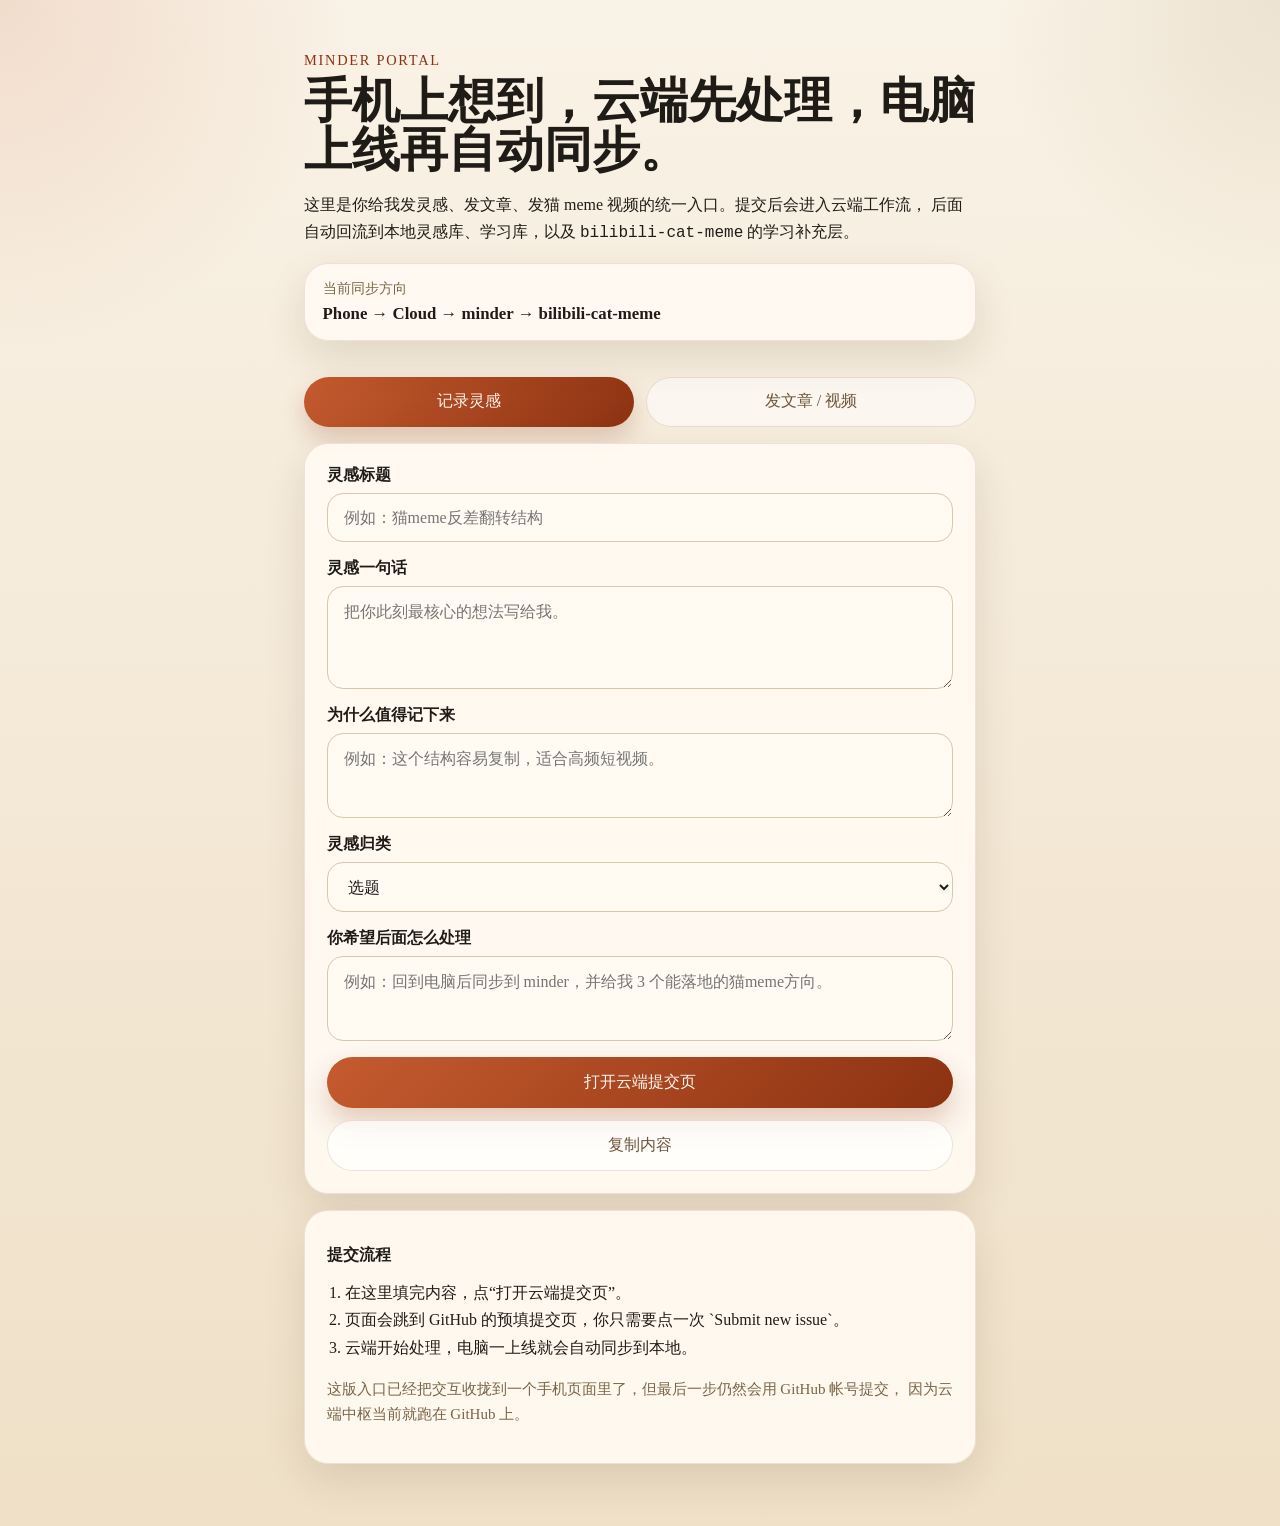
==== mobile_portal/index.html @ 5134114d "Add mobile portal entry for phone submission" ====
<!DOCTYPE html>
<html lang="zh-CN">
  <head>
    <meta charset="UTF-8" />
    <meta name="viewport" content="width=device-width, initial-scale=1.0, viewport-fit=cover" />
    <title>Minder Portal</title>
    <meta
      name="description"
      content="手机端灵感收件箱与内容学习入口，提交后进入云端处理，再同步回本地。"
    />
    <link rel="stylesheet" href="./styles.css" />
  </head>
  <body>
    <main class="shell">
      <section class="hero">
        <p class="eyebrow">Minder Portal</p>
        <h1>手机上想到，云端先处理，电脑上线再自动同步。</h1>
        <p class="lede">
          这里是你给我发灵感、发文章、发猫 meme 视频的统一入口。提交后会进入云端工作流，
          后面自动回流到本地灵感库、学习库，以及
          <span class="mono">bilibili-cat-meme</span> 的学习补充层。
        </p>
        <div class="status-card">
          <p class="status-title">当前同步方向</p>
          <p class="status-value">Phone → Cloud → minder → bilibili-cat-meme</p>
        </div>
      </section>

      <section class="switcher">
        <button class="tab active" data-tab="idea" type="button">记录灵感</button>
        <button class="tab" data-tab="learning" type="button">发文章 / 视频</button>
      </section>

      <section class="panel active" id="panel-idea">
        <form id="idea-form" class="card form-card">
          <label>
            <span>灵感标题</span>
            <input name="title" maxlength="80" placeholder="例如：猫meme反差翻转结构" required />
          </label>

          <label>
            <span>灵感一句话</span>
            <textarea
              name="idea_summary"
              rows="4"
              maxlength="400"
              placeholder="把你此刻最核心的想法写给我。"
              required
            ></textarea>
          </label>

          <label>
            <span>为什么值得记下来</span>
            <textarea
              name="why_it_matters"
              rows="3"
              maxlength="300"
              placeholder="例如：这个结构容易复制，适合高频短视频。"
            ></textarea>
          </label>

          <label>
            <span>灵感归类</span>
            <select name="bucket" required>
              <option value="选题">选题</option>
              <option value="钩子">钩子</option>
              <option value="视频结构">视频结构</option>
              <option value="产品想法">产品想法</option>
              <option value="运营动作">运营动作</option>
              <option value="其他">其他</option>
            </select>
          </label>

          <label>
            <span>你希望后面怎么处理</span>
            <textarea
              name="next_step"
              rows="3"
              maxlength="300"
              placeholder="例如：回到电脑后同步到 minder，并给我 3 个能落地的猫meme方向。"
            ></textarea>
          </label>

          <div class="actions">
            <button class="primary" type="submit">打开云端提交页</button>
            <button class="secondary" type="button" data-copy="idea">复制内容</button>
          </div>
        </form>
      </section>

      <section class="panel" id="panel-learning">
        <form id="learning-form" class="card form-card">
          <label>
            <span>请求标题</span>
            <input name="title" maxlength="80" placeholder="例如：这个猫meme视频节奏很好" required />
          </label>

          <label>
            <span>来源类型</span>
            <div class="segmented">
              <label class="segmented-item">
                <input type="radio" name="source_type" value="article" checked />
                <span>文章</span>
              </label>
              <label class="segmented-item">
                <input type="radio" name="source_type" value="video" />
                <span>视频</span>
              </label>
            </div>
          </label>

          <label>
            <span>来源链接</span>
            <input name="source_url" type="url" placeholder="https://..." required />
          </label>

          <label>
            <span>来源标题（可选）</span>
            <input name="source_title" maxlength="120" placeholder="你看到的标题或一句备注" />
          </label>

          <label>
            <span>你觉得它哪里好</span>
            <textarea
              name="why_good"
              rows="3"
              maxlength="400"
              placeholder="例如：开头很强、节奏很好、梗很密、结构适合复用。"
              required
            ></textarea>
          </label>

          <label>
            <span>你希望我重点提炼什么</span>
            <textarea
              name="wanted_outputs"
              rows="4"
              maxlength="500"
              placeholder="例如：帮我拆钩子、节奏、标题结构、可迁移方法。"
              required
            ></textarea>
          </label>

          <label>
            <span>补充说明</span>
            <textarea
              name="extra_context"
              rows="3"
              maxlength="300"
              placeholder="例如：同步到 bilibili-cat-meme，并更新今天的学习日志。"
            ></textarea>
          </label>

          <div class="actions">
            <button class="primary" type="submit">打开云端提交页</button>
            <button class="secondary" type="button" data-copy="learning">复制内容</button>
          </div>
        </form>
      </section>

      <section class="card notes">
        <h2>提交流程</h2>
        <ol>
          <li>在这里填完内容，点“打开云端提交页”。</li>
          <li>页面会跳到 GitHub 的预填提交页，你只需要点一次 `Submit new issue`。</li>
          <li>云端开始处理，电脑一上线就会自动同步到本地。</li>
        </ol>
        <p class="muted">
          这版入口已经把交互收拢到一个手机页面里了，但最后一步仍然会用 GitHub 帐号提交，
          因为云端中枢当前就跑在 GitHub 上。
        </p>
      </section>
    </main>

    <script src="./app.js"></script>
  </body>
</html>
---- mobile_portal/styles.css ----
:root {
  --ink: #1f1c18;
  --paper: #f5efe4;
  --panel: #fffaf2;
  --line: #d7c8ad;
  --accent: #c55b2f;
  --accent-deep: #8c3211;
  --shadow: 0 16px 40px rgba(69, 40, 14, 0.12);
}

* {
  box-sizing: border-box;
}

body {
  margin: 0;
  min-height: 100vh;
  font-family: "Georgia", "Times New Roman", serif;
  color: var(--ink);
  background:
    radial-gradient(circle at top left, rgba(197, 91, 47, 0.14), transparent 22rem),
    radial-gradient(circle at top right, rgba(143, 114, 56, 0.12), transparent 18rem),
    linear-gradient(180deg, #f9f2e6 0%, #efe0c7 100%);
}

.shell {
  width: min(100%, 44rem);
  margin: 0 auto;
  padding: 1.25rem 1rem 4rem;
}

.hero {
  padding: 1.25rem 0 1rem;
}

.eyebrow {
  margin: 0 0 0.5rem;
  color: var(--accent-deep);
  font-size: 0.9rem;
  letter-spacing: 0.12em;
  text-transform: uppercase;
}

.hero h1 {
  margin: 0;
  font-size: clamp(2rem, 7vw, 3rem);
  line-height: 1.02;
}

.lede {
  margin: 1rem 0 0;
  font-size: 1rem;
  line-height: 1.7;
}

.status-card,
.card {
  border: 1px solid rgba(140, 50, 17, 0.12);
  border-radius: 1.5rem;
  background: rgba(255, 250, 242, 0.92);
  box-shadow: var(--shadow);
  backdrop-filter: blur(8px);
}

.status-card {
  margin-top: 1rem;
  padding: 1rem 1.1rem;
}

.status-title {
  margin: 0;
  font-size: 0.85rem;
  color: #7b6548;
}

.status-value {
  margin: 0.35rem 0 0;
  font-size: 1.05rem;
  font-weight: 600;
}

.switcher {
  display: grid;
  grid-template-columns: 1fr 1fr;
  gap: 0.75rem;
  margin-top: 1.25rem;
}

.tab {
  border: 0;
  border-radius: 999px;
  padding: 0.9rem 1rem;
  font: inherit;
  font-size: 1rem;
  background: rgba(255, 255, 255, 0.55);
  color: #6d5538;
  box-shadow: inset 0 0 0 1px rgba(140, 50, 17, 0.14);
}

.tab.active {
  background: linear-gradient(135deg, #c55b2f, #8c3211);
  color: #fff6ef;
  box-shadow: 0 12px 24px rgba(140, 50, 17, 0.22);
}

.panel {
  display: none;
}

.panel.active {
  display: block;
}

.form-card,
.notes {
  margin-top: 1rem;
  padding: 1rem;
}

.form-card {
  display: grid;
  gap: 1rem;
}

label {
  display: grid;
  gap: 0.45rem;
}

label > span,
.notes h2 {
  font-size: 0.98rem;
  font-weight: 600;
}

input,
textarea,
select {
  width: 100%;
  border: 1px solid var(--line);
  border-radius: 1rem;
  padding: 0.9rem 1rem;
  font: inherit;
  font-size: 1rem;
  background: var(--panel);
  color: var(--ink);
}

textarea {
  resize: vertical;
}

.segmented {
  display: grid;
  grid-template-columns: 1fr 1fr;
  gap: 0.65rem;
}

.segmented-item {
  position: relative;
}

.segmented-item input {
  position: absolute;
  inset: 0;
  opacity: 0;
}

.segmented-item span {
  display: block;
  border: 1px solid var(--line);
  border-radius: 999px;
  padding: 0.85rem 1rem;
  text-align: center;
  background: var(--panel);
}

.segmented-item input:checked + span {
  border-color: transparent;
  background: linear-gradient(135deg, #e8a661, #c55b2f);
  color: #fffaf2;
}

.actions {
  display: grid;
  grid-template-columns: 1fr;
  gap: 0.7rem;
}

.actions button {
  border: 0;
  border-radius: 999px;
  padding: 0.95rem 1rem;
  font: inherit;
  font-size: 1rem;
}

.primary {
  background: linear-gradient(135deg, #c55b2f, #8c3211);
  color: #fff8f2;
  box-shadow: 0 14px 28px rgba(140, 50, 17, 0.24);
}

.secondary {
  background: rgba(255, 255, 255, 0.68);
  color: #6d5538;
  box-shadow: inset 0 0 0 1px rgba(140, 50, 17, 0.14);
}

.notes ol {
  margin: 0.8rem 0 0;
  padding-left: 1.15rem;
  line-height: 1.7;
}

.muted {
  margin-top: 1rem;
  color: #7b6548;
  font-size: 0.94rem;
  line-height: 1.65;
}

.mono {
  font-family: "SFMono-Regular", "Menlo", monospace;
}

@media (min-width: 640px) {
  .shell {
    padding-top: 2rem;
  }

  .form-card,
  .notes {
    padding: 1.35rem;
  }
}
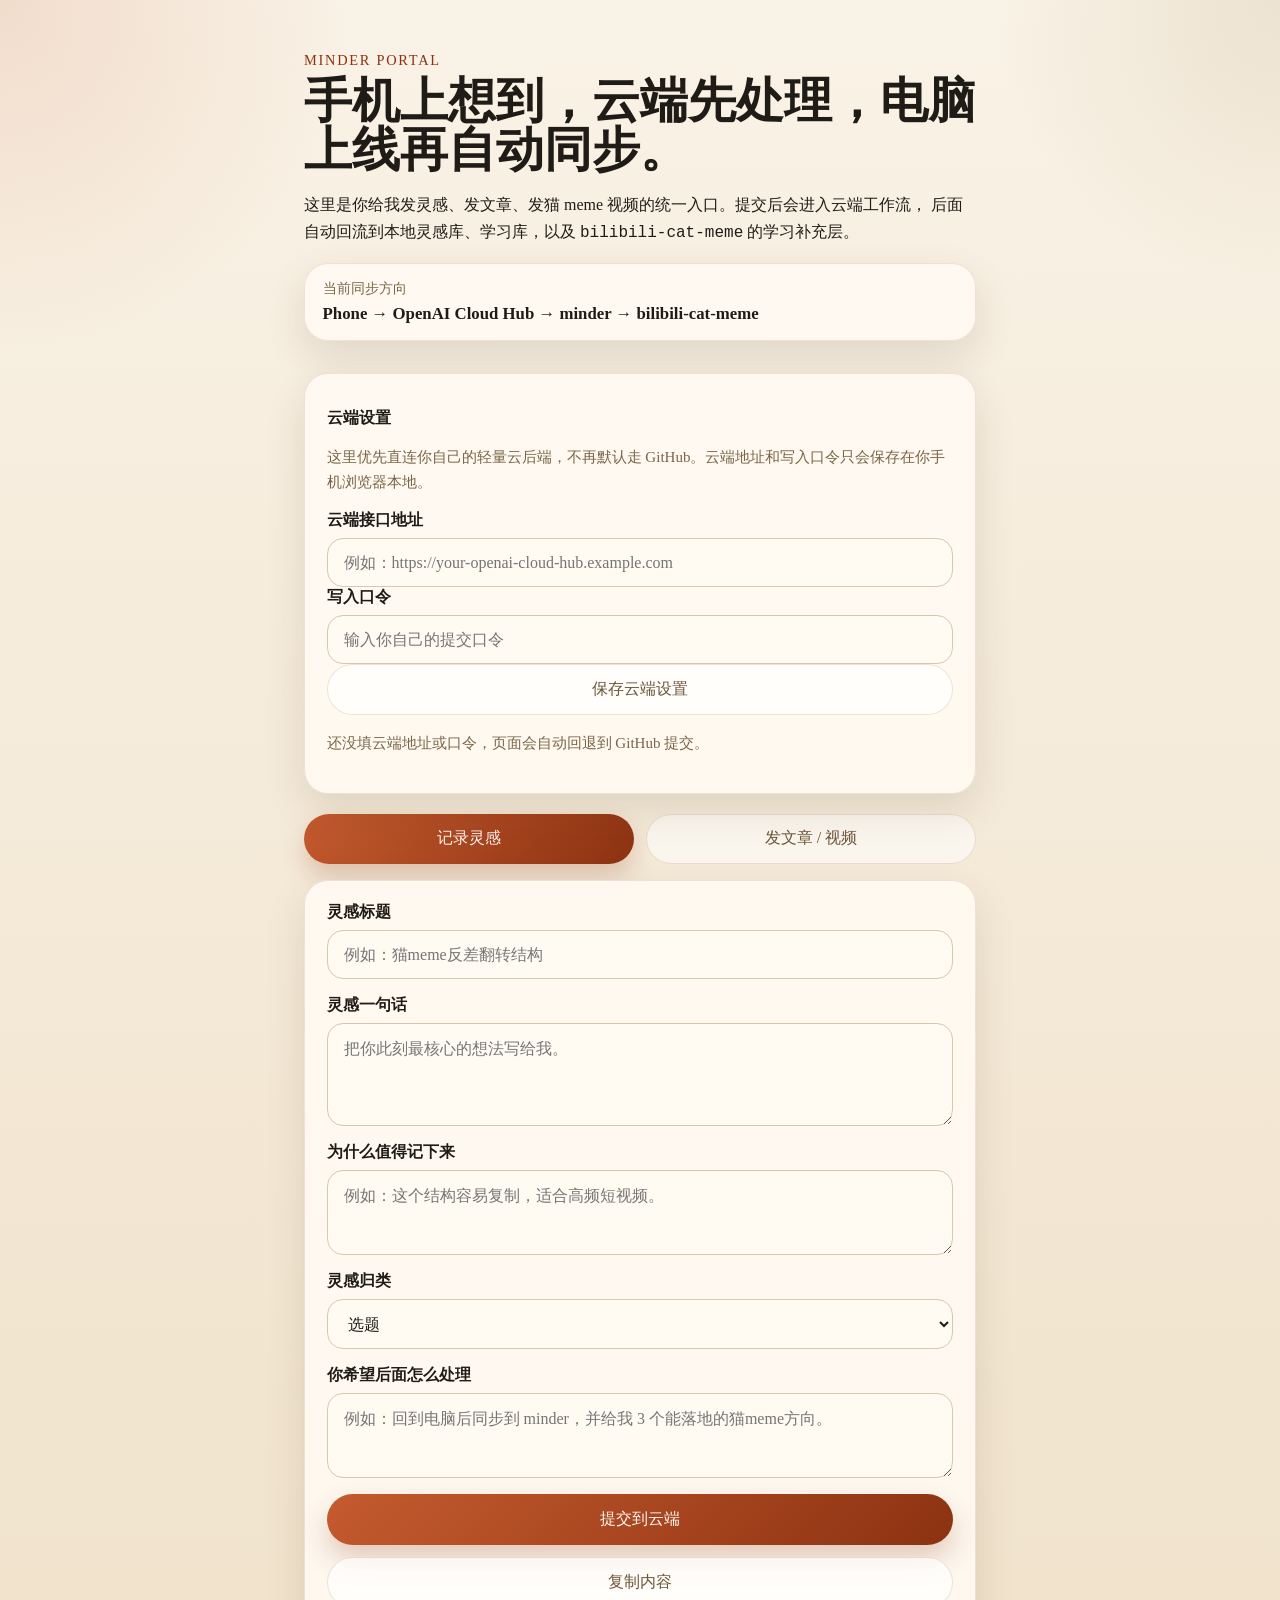
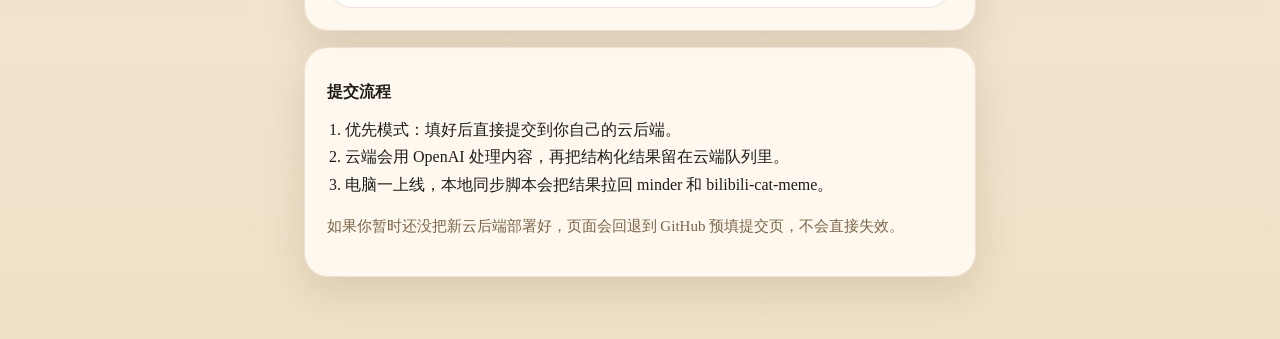
==== commit f18377fa: "Add OpenAI cloud hub path" ====
--- a/mobile_portal/index.html
+++ b/mobile_portal/index.html
@@ -22,8 +22,31 @@
         </p>
         <div class="status-card">
           <p class="status-title">当前同步方向</p>
-          <p class="status-value">Phone → Cloud → minder → bilibili-cat-meme</p>
+          <p class="status-value">Phone → OpenAI Cloud Hub → minder → bilibili-cat-meme</p>
         </div>
+      </section>
+
+      <section class="card notes">
+        <h2>云端设置</h2>
+        <p class="muted">
+          这里优先直连你自己的轻量云后端，不再默认走 GitHub。云端地址和写入口令只会保存在你手机浏览器本地。
+        </p>
+        <label>
+          <span>云端接口地址</span>
+          <input
+            id="cloud-api-base"
+            placeholder="例如：https://your-openai-cloud-hub.example.com"
+            autocomplete="off"
+          />
+        </label>
+        <label>
+          <span>写入口令</span>
+          <input id="cloud-write-token" type="password" placeholder="输入你自己的提交口令" autocomplete="off" />
+        </label>
+        <div class="actions">
+          <button class="secondary" id="save-cloud-settings" type="button">保存云端设置</button>
+        </div>
+        <p class="muted" id="cloud-settings-status">如果这两项没填，页面会自动回退到 GitHub 提交。</p>
       </section>
 
       <section class="switcher">
@@ -82,7 +105,7 @@
           </label>
 
           <div class="actions">
-            <button class="primary" type="submit">打开云端提交页</button>
+            <button class="primary" type="submit">提交到云端</button>
             <button class="secondary" type="button" data-copy="idea">复制内容</button>
           </div>
         </form>
@@ -152,7 +175,7 @@
           </label>
 
           <div class="actions">
-            <button class="primary" type="submit">打开云端提交页</button>
+            <button class="primary" type="submit">提交到云端</button>
             <button class="secondary" type="button" data-copy="learning">复制内容</button>
           </div>
         </form>
@@ -161,14 +184,14 @@
       <section class="card notes">
         <h2>提交流程</h2>
         <ol>
-          <li>在这里填完内容，点“打开云端提交页”。</li>
-          <li>页面会跳到 GitHub 的预填提交页，你只需要点一次 `Submit new issue`。</li>
-          <li>云端开始处理，电脑一上线就会自动同步到本地。</li>
+          <li>优先模式：填好后直接提交到你自己的云后端。</li>
+          <li>云端会用 OpenAI 处理内容，再把结构化结果留在云端队列里。</li>
+          <li>电脑一上线，本地同步脚本会把结果拉回 minder 和 bilibili-cat-meme。</li>
         </ol>
         <p class="muted">
-          这版入口已经把交互收拢到一个手机页面里了，但最后一步仍然会用 GitHub 帐号提交，
-          因为云端中枢当前就跑在 GitHub 上。
+          如果你暂时还没把新云后端部署好，页面会回退到 GitHub 预填提交页，不会直接失效。
         </p>
+        <p class="muted" id="submission-status"></p>
       </section>
     </main>
 
